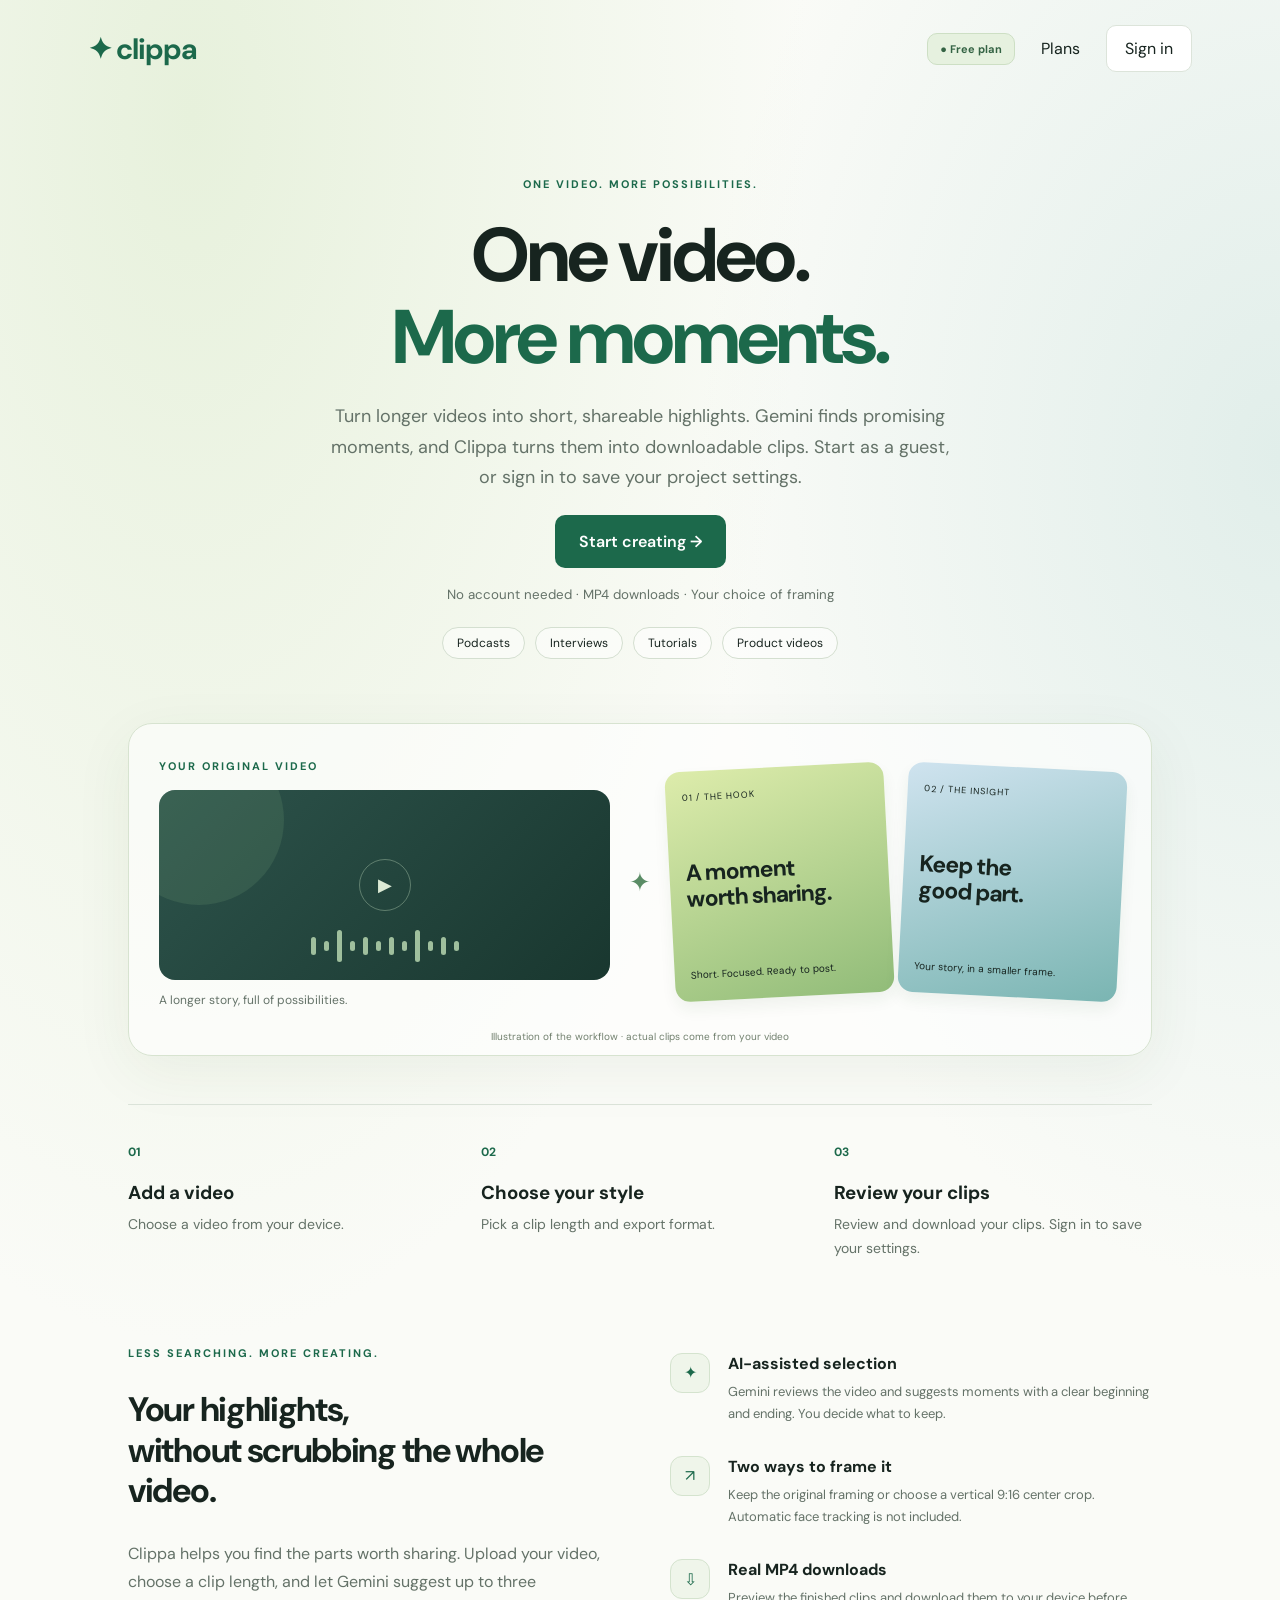
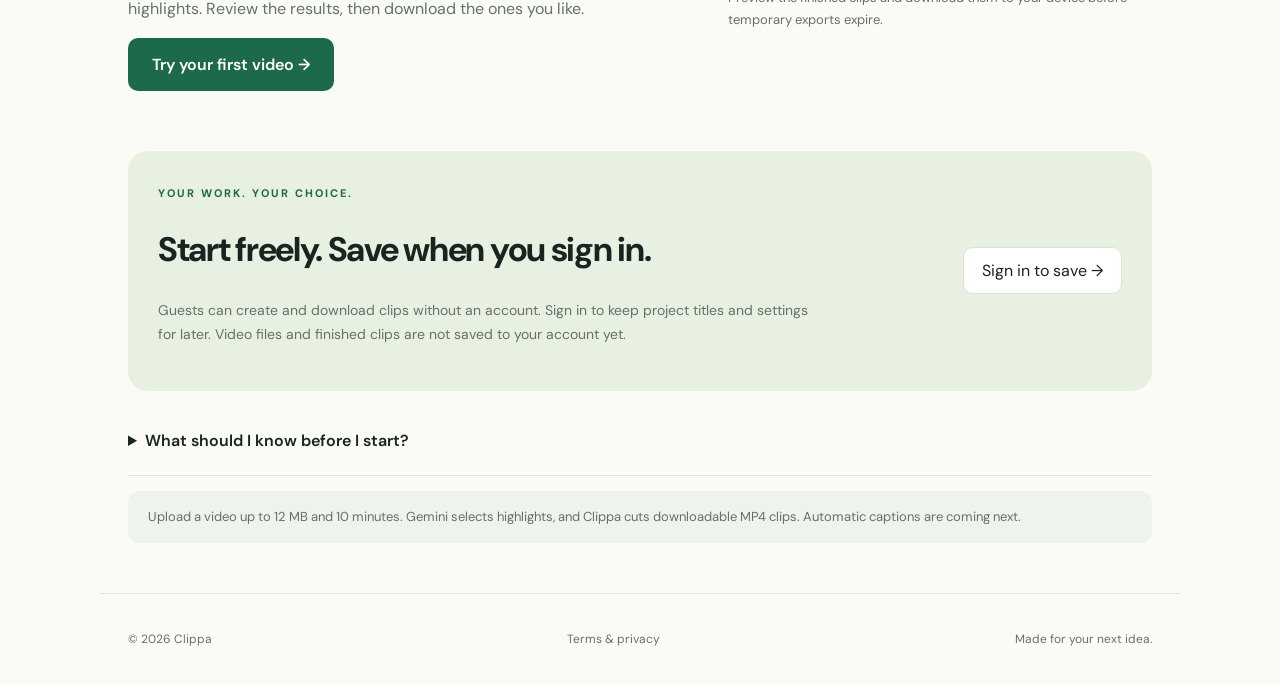
==== index.html @ fda06a77 "Add files via upload" ====
<!doctype html><html lang="en"><head><meta charset="utf-8"><meta name="viewport" content="width=device-width,initial-scale=1"><title>Clippa — Make more from one video</title><link rel="stylesheet" href="styles.css"></head><body>
<header><a class="brand" href="#">✦ clippa</a><nav><button id="planBadge" class="plan-badge" data-go="plans" aria-label="Current plan: Free. View plans.">● Free plan</button><button data-go="plans">Plans</button><button id="projectsNav" hidden>My projects</button><button id="account" class="outline">Sign in</button></nav></header>
<main><button id="backHome" class="back-home" data-go="home" hidden>← Back to home</button><section id="home"><div class="hero"><span class="tag">ONE VIDEO. MORE POSSIBILITIES.</span><h1>One video.<br><span class="hero-accent">More moments.</span></h1><p>Turn longer videos into short, shareable highlights. Gemini finds promising moments, and Clippa turns them into downloadable clips. Start as a guest, or sign in to save your project settings.</p><button class="primary" data-go="studio">Start creating →</button><small>No account needed · MP4 downloads · Your choice of framing</small><div class="hero-chips"><span>Podcasts</span><span>Interviews</span><span>Tutorials</span><span>Product videos</span></div></div><div class="studio-showcase" aria-label="Illustration of the clipping workflow"><div class="showcase-source"><span class="tag">YOUR ORIGINAL VIDEO</span><div class="source-art"><span class="play-mark">▶</span><div class="waveform" aria-hidden="true"><i></i><i></i><i></i><i></i><i></i><i></i><i></i><i></i><i></i><i></i><i></i><i></i></div></div><p>A longer story, full of possibilities.</p></div><div class="showcase-arrow" aria-hidden="true">✦</div><div class="showcase-clips"><div class="sample-clip"><span>01 / THE HOOK</span><b>A moment<br>worth sharing.</b><small>Short. Focused. Ready to post.</small></div><div class="sample-clip alternate"><span>02 / THE INSIGHT</span><b>Keep the<br>good part.</b><small>Your story, in a smaller frame.</small></div></div><small class="illustration-note">Illustration of the workflow · actual clips come from your video</small></div><div class="steps"><article><b>01</b><h3>Add a video</h3><p>Choose a video from your device.</p></article><article><b>02</b><h3>Choose your style</h3><p>Pick a clip length and export format.</p></article><article><b>03</b><h3>Review your clips</h3><p>Review and download your clips. Sign in to save your settings.</p></article></div><section class="about-section"><div><span class="tag">LESS SEARCHING. MORE CREATING.</span><h2>Your highlights,<br>without scrubbing the whole video.</h2><p>Clippa helps you find the parts worth sharing. Upload your video, choose a clip length, and let Gemini suggest up to three highlights. Review the results, then download the ones you like.</p><button class="primary" data-go="studio">Try your first video →</button></div><div class="feature-list"><article><span>✦</span><div><h3>AI-assisted selection</h3><p>Gemini reviews the video and suggests moments with a clear beginning and ending. You decide what to keep.</p></div></article><article><span>↗</span><div><h3>Two ways to frame it</h3><p>Keep the original framing or choose a vertical 9:16 center crop. Automatic face tracking is not included.</p></div></article><article><span>⇩</span><div><h3>Real MP4 downloads</h3><p>Preview the finished clips and download them to your device before temporary exports expire.</p></div></article></div></section><section class="account-note"><div><span class="tag">YOUR WORK. YOUR CHOICE.</span><h2>Start freely. Save when you sign in.</h2><p>Guests can create and download clips without an account. Sign in to keep project titles and settings for later. Video files and finished clips are not saved to your account yet.</p></div><button class="outline" id="homeSignIn">Sign in to save →</button></section><details class="faq"><summary>What should I know before I start?</summary><p>Use videos you own or have permission to edit. This starter supports uploads up to 12 MB and 10 minutes, with three requests per hour per connection. Videos are sent to Google Gemini for analysis. Download your clips promptly: exports are temporary. Automatic captions, YouTube imports, and Pro subscriptions are coming later.</p></details><p class="notice">Upload a video up to 12 MB and 10 minutes. Gemini selects highlights, and Clippa cuts downloadable MP4 clips. Automatic captions are coming next.</p></section>
<section id="studio" hidden><div class="heading"><span class="tag">YOUR WORKSPACE</span><h1>Let’s make a clip.</h1><p id="saveHint">Guest mode: your work disappears when you refresh or leave.</p></div><div class="editor"><div class="card"><h2>1. Add your video</h2><label class="drop">＋<strong>Choose a video</strong><span>MP4, WebM, or another browser-supported video</span><input id="file" type="file" accept="video/*"></label><video id="video" controls hidden></video><p id="filename"></p></div><div class="card"><h2>2. Make it yours</h2><label>Project name<input id="name" maxlength="100" placeholder="My first clip"></label><label>Clip length<select id="length"><option>15–30 seconds</option><option selected>30–60 seconds</option><option>60–90 seconds</option></select></label><label>Caption style (coming soon)<select id="caption" disabled><option>Bold</option><option>Clean</option><option>Word by word</option></select></label><label>Export format<select id="format"><option value="original">Original framing</option><option value="vertical">Vertical 9:16 · center crop</option></select></label><label class="check"><input type="checkbox" id="aiConsent">I have permission to use this video and send it to Google Gemini for analysis.</label><button id="preview" class="outline">Preview my settings</button><button id="generate" class="primary">Find & create clips</button><p id="jobStatus" role="status"></p><div id="clipResults"></div><button id="save" class="outline">Sign in to save</button><p class="muted">Saved projects include your title and settings. Original video files are not uploaded or saved yet.</p></div></div><div id="result" class="card" hidden><h2>Your clip setup</h2><p id="resultText"></p><p>Choose Find & create clips to generate downloadable highlights.</p></div></section>
<section id="plans" hidden><div class="heading"><span class="tag">KEEP IT SIMPLE</span><h1>A plan for your pace.</h1><p>Start free. Pro will be available when video processing launches.</p></div><div class="plan-grid"><article class="card"><span class="tag">FREE</span><h2>Try Clippa</h2><p class="price">$0</p><ul><li>Explore without an account</li><li>Gemini highlight selection</li><li>Download up to 3 MP4 clips per job</li><li>Starter limit: 3 jobs per hour per connection</li><li>Choose clip and caption settings</li><li>Save project settings when signed in</li></ul><button class="primary" data-go="studio">Start free</button></article><article class="card pro"><span class="tag">PRO · COMING SOON</span><h2>Create more</h2><p class="price">Pricing coming soon</p><ul><li>Planned: more processing minutes</li><li>Planned: longer video uploads</li><li>Planned: more export options</li><li>Planned: priority processing</li></ul><button disabled>Not available yet</button><p class="muted">No subscription or payment is collected in this version.</p></article></div></section>
<section id="projects" hidden><div class="heading"><span class="tag">YOUR LIBRARY</span><h1>Saved projects.</h1><p>Titles and settings saved to your account.</p></div><div id="projectList"></div></section>
</main><footer><span>© <span id="year"></span> Clippa</span><button id="termsLink">Terms & privacy</button><span>Made for your next idea.</span></footer>
<dialog id="auth"><button class="close" data-close="auth" aria-label="Close">×</button><h2 id="authTitle">Welcome back.</h2><p>Sign in to save your project settings.</p><form id="authForm"><label id="displayLabel" hidden>Name<input id="displayName" maxlength="80" autocomplete="name"></label><label>Email<input id="email" type="email" required autocomplete="email"></label><label>Password<input id="password" type="password" minlength="8" required autocomplete="current-password"></label><label class="check" id="consentLabel" hidden><input id="consent" type="checkbox">I agree to the <button type="button" id="authTerms">terms and privacy notice</button>.</label><button id="authSubmit" class="primary">Sign in</button><p id="authStatus" role="status"></p></form><button id="toggleAuth">New here? Create an account</button><button data-close="auth">Continue as a guest</button></dialog>
<dialog id="terms"><button class="close" data-close="terms" aria-label="Close">×</button><h2>Terms & privacy notice</h2><p>Last updated: October 5, 2026</p><h3>Using Clippa</h3><p>Clippa is a preview workspace for video clip creation. Current functionality is limited to local video preview and project settings. Gemini-assisted highlight selection and MP4 exports are offered for supported uploads. Automatic captions and paid subscriptions are not currently offered. No result or performance guarantee is made.</p><h3>Your content</h3><p>Only use content you own or have permission to use. You retain ownership. Do not use the service for unlawful content, infringement, abuse, or attempts to access other accounts.</p><h3>Accounts and saving</h3><p>Guest work is temporary and is cleared when you reload or leave. Signed-in users can save project titles and settings. Videos are temporarily uploaded for processing when you choose Find & create clips and consent to Gemini analysis. They are not saved to your account. Keep your account credentials private.</p><h3>Privacy</h3><p>Account authentication and saved settings are handled by Supabase when configured. It processes your email, account information, and authentication data. Uploaded videos are temporarily processed on the server and sent to Google Gemini. Google processes these according to its Gemini API terms, which can differ for paid and unpaid usage. Do not submit sensitive content without reviewing those terms. Server input copies are removed when processing finishes; output clips expire after about one hour or on server restart. Temporary output URLs are bearer links: anyone with the exact link can access that clip until expiration. Your browser holds a temporary session token while signed in. Clippa stores project titles, settings, and dates in your account. Hosting and authentication providers may process operational logs. There are no advertising or analytics scripts in this version.</p><h3>Plans</h3><p>The current preview is free. Pro is a planned offering; prices and limits have not been set. Any future charges will be shown before purchase and require agreement.</p><h3>Availability and changes</h3><p>The service may change or be unavailable. Keep your own copies of important work. To the extent permitted by applicable law, it is provided as available without warranties. Nothing here removes rights that cannot legally be excluded.</p><h3>Deleting data and contacting us</h3><p>You can delete saved projects from My projects. Account deletion and privacy requests must be directed to the operator at the contact below.</p><p id="contactText"></p></dialog>
<div id="toast" role="status"></div><script src="config.js"></script><script src="app.js"></script></body></html>
---- styles.css ----
@import url('https://fonts.googleapis.com/css2?family=DM+Sans:wght@400;500;600;700&display=swap');
:root{--ink:#17241f;--green:#1c694b;--cream:#fafbf7;--line:#dce4da}*{box-sizing:border-box}body{margin:0;background:var(--cream);color:var(--ink);font-family:'DM Sans',Arial,sans-serif}button,input,select{font:inherit}button{cursor:pointer;border:0;background:transparent;padding:12px 18px;border-radius:10px;color:inherit}button:disabled{opacity:.55;cursor:not-allowed}button:focus-visible,a:focus-visible{outline:3px solid #93cbaa;outline-offset:3px}header{max-width:1160px;margin:auto;display:flex;align-items:center;justify-content:space-between;padding:25px 28px}nav{display:flex;gap:8px;align-items:center}.brand{font-size:29px;font-weight:700;letter-spacing:-1px;text-decoration:none;color:var(--green)}main{max-width:1080px;padding:0 28px;margin:auto;min-height:75vh}.hero{text-align:center;padding:75px 0 55px}.tag{font-size:11px;letter-spacing:2px;font-weight:700;color:var(--green)}h1{font-size:clamp(38px,7vw,76px);letter-spacing:-3px;line-height:1.08;margin:22px 0}h2{font-size:25px;letter-spacing:-.8px}h3{margin-bottom:8px}p{line-height:1.7;color:#647268}.hero p{font-size:18px}.hero small{display:block;margin-top:18px;color:#647268}.primary{background:var(--green);color:white;font-weight:600;padding:16px 24px}.outline{border:1px solid var(--line);background:white}.steps{display:grid;grid-template-columns:repeat(3,1fr);gap:35px;border-top:1px solid var(--line);padding:35px 0}.steps b{color:var(--green);font-size:12px}.steps p{font-size:14px;margin:0}.notice{font-size:13px;background:#eef3eb;padding:15px 20px;border-radius:12px}.heading{padding:45px 0 25px}.heading h1{font-size:45px;letter-spacing:-2px}.editor,.plan-grid{display:grid;grid-template-columns:1fr 1fr;gap:24px}.card{padding:28px;border:1px solid var(--line);border-radius:18px;background:white;margin-bottom:20px}.drop{display:flex;align-items:center;justify-content:center;flex-direction:column;min-height:200px;border:2px dashed var(--line);border-radius:12px;font-size:25px;padding:20px;cursor:pointer}.drop strong{font-size:16px}.drop span{font-size:12px;margin:12px 0;text-align:center}.drop input{font-size:13px;max-width:100%}label{display:block;font-size:13px;font-weight:600;margin:16px 0}input:not([type=checkbox]),select{display:block;width:100%;padding:13px;border:1px solid var(--line);border-radius:8px;background:white;margin-top:8px}video{width:100%;max-height:330px;background:#111;margin-top:20px;border-radius:12px}.muted{font-size:12px}.editor button{margin:8px 4px 0 0}.price{font-size:30px;color:var(--ink)}li{margin:14px 0;color:#647268}.pro{background:#edf4ea}footer{max-width:1080px;margin:50px auto 0;padding:25px 28px;border-top:1px solid var(--line);display:flex;justify-content:space-between;align-items:center;font-size:12px;color:#647268}dialog{border:1px solid var(--line);border-radius:20px;width:min(500px,92vw);padding:32px;max-height:85vh;overflow:auto}dialog::backdrop{background:#14241e88;backdrop-filter:blur(4px)}#terms{width:min(720px,92vw)}.close{position:absolute;right:12px;top:8px;font-size:25px}.check{display:flex;gap:8px;align-items:center;font-size:12px}.check button{padding:0;text-decoration:underline}#authSubmit{width:100%}#authStatus{font-size:13px}#toast{position:fixed;bottom:22px;left:50%;transform:translateX(-50%);background:var(--ink);color:white;border-radius:10px;padding:14px 22px;display:none;max-width:90vw}#toast.show{display:block}[hidden]{display:none!important}.project-row{display:flex;align-items:center;justify-content:space-between;gap:15px}.project-row p{font-size:13px;margin:5px 0}@media(max-width:650px){header{padding:20px}nav{gap:0}nav button{padding:10px;font-size:13px}.hero{padding-top:40px}h1{letter-spacing:-2px}.steps,.editor,.plan-grid{grid-template-columns:1fr}.steps{gap:15px}.steps article{border-bottom:1px solid var(--line);padding-bottom:15px}footer{flex-wrap:wrap;gap:8px}.project-row{align-items:flex-start;flex-direction:column}}

#clipResults video{display:block;margin-bottom:22px}#clipResults a{display:inline-block;text-decoration:none}#jobStatus{font-size:13px}
/* Homepage and plan navigation refresh */
body{background:radial-gradient(ellipse at 15% 5%,#e7f1dc 0,transparent 40%),radial-gradient(ellipse at 100% 20%,#e1eeea 0,transparent 32%),var(--cream)}
.plan-badge{font-size:11px;font-weight:700;background:#e6f1df;color:#346344;padding:8px 12px;border:1px solid #cddfc4;white-space:nowrap}.back-home{margin-top:18px;padding-left:0;color:var(--green);font-size:13px}.hero{max-width:800px;margin:auto;padding-bottom:30px}.hero p{max-width:640px;margin:22px auto}.hero-accent{color:var(--green)}.hero-chips{display:flex;flex-wrap:wrap;gap:10px;justify-content:center;margin:24px 0}.hero-chips span{font-size:12px;border:1px solid #d4dfd0;border-radius:25px;padding:7px 14px;background:#ffffff80}.studio-showcase{position:relative;display:grid;grid-template-columns:1fr 60px 1fr;align-items:center;background:#fff9;border:1px solid #d7e3d0;border-radius:24px;padding:30px 30px 45px;margin:10px 0 48px;box-shadow:0 16px 60px #284d2510}.source-art{height:190px;position:relative;background:linear-gradient(135deg,#2d534b,#19372f);border-radius:16px;margin-top:15px;display:grid;place-items:center;overflow:hidden}.source-art:before{content:"";position:absolute;width:170px;height:170px;background:#71997333;border-radius:50%;left:-45px;top:-55px}.play-mark{border:1px solid #b9d5b766;border-radius:50%;width:52px;height:52px;display:grid;place-items:center;color:#dcead5;font-size:18px}.waveform{position:absolute;bottom:18px;display:flex;align-items:center;gap:8px;height:32px}.waveform i{width:5px;height:18px;background:#9fbf9d;border-radius:6px}.waveform i:nth-child(3n){height:32px}.waveform i:nth-child(2n){height:10px}.showcase-source p{font-size:12px;margin:10px 0 0}.showcase-arrow{text-align:center;color:#5a8c65;font-size:26px}.showcase-clips{display:grid;grid-template-columns:1fr 1fr;gap:14px}.sample-clip{min-height:230px;background:linear-gradient(160deg,#ddecab,#91bc79);border-radius:15px;padding:20px 16px;display:flex;flex-direction:column;justify-content:space-between;transform:rotate(-3deg);box-shadow:0 8px 15px #234e2110}.sample-clip.alternate{background:linear-gradient(160deg,#cfe3ef,#7ab5b2);transform:rotate(3deg)}.sample-clip span{font-size:9px;letter-spacing:1px}.sample-clip b{font-size:23px;line-height:1.1;letter-spacing:-1px}.sample-clip small{font-size:10px}.illustration-note{position:absolute;bottom:12px;width:100%;left:0;text-align:center;color:#71806e;font-size:10px}.about-section{display:grid;grid-template-columns:1fr 1fr;gap:60px;padding:45px 0 60px}.about-section h2,.account-note h2{font-size:34px;line-height:1.2;letter-spacing:-1.3px}.feature-list article{display:flex;gap:18px;padding:12px 0}.feature-list article>span{color:var(--green);border:1px solid #d4e3ce;background:#eff5ea;flex-shrink:0;width:40px;height:40px;display:grid;place-items:center;border-radius:12px}.feature-list h3{margin:0;font-size:16px}.feature-list p{font-size:13px;margin:7px 0}.account-note{display:flex;gap:30px;align-items:center;justify-content:space-between;background:#e8f0e2;padding:30px;border-radius:20px}.account-note p{max-width:650px;font-size:14px}.account-note button{flex-shrink:0}.faq{padding:24px 0;border-bottom:1px solid var(--line);margin:15px 0}.faq summary{cursor:pointer;font-weight:600}.faq p{font-size:14px}.sample-clip:hover{transform:rotate(0);transition:transform .2s}
@media(max-width:650px){.plan-badge{font-size:10px;padding:7px!important}.studio-showcase{grid-template-columns:1fr;padding:22px 22px 45px;gap:16px}.showcase-arrow{font-size:20px}.showcase-clips{gap:15px}.sample-clip{min-height:210px}.source-art{height:130px}.about-section{grid-template-columns:1fr;gap:20px;padding:25px 0}.account-note{flex-direction:column;align-items:flex-start}.about-section h2,.account-note h2{font-size:28px}.illustration-note{font-size:9px}.hero{padding-top:38px}header{flex-wrap:wrap;gap:12px}nav{flex-wrap:wrap}}
@media(prefers-reduced-motion:reduce){.sample-clip:hover{transition:none}}
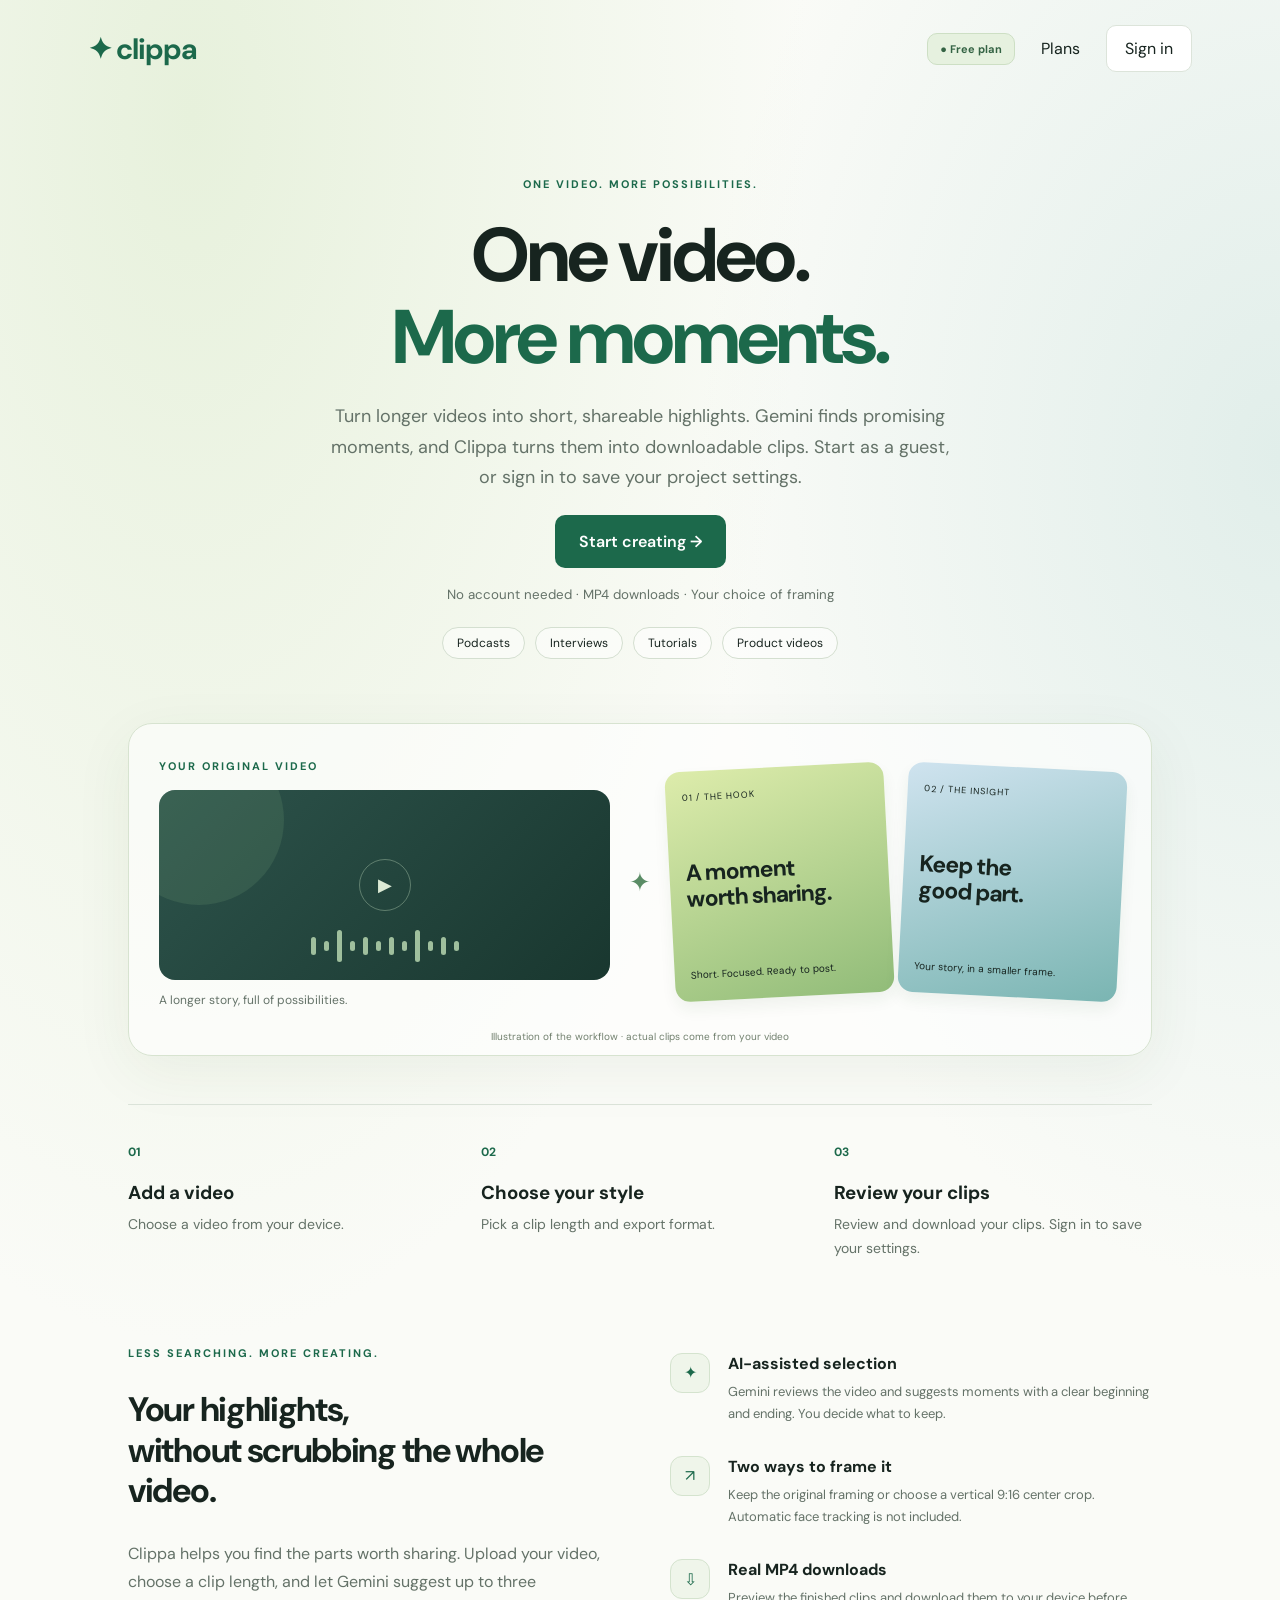
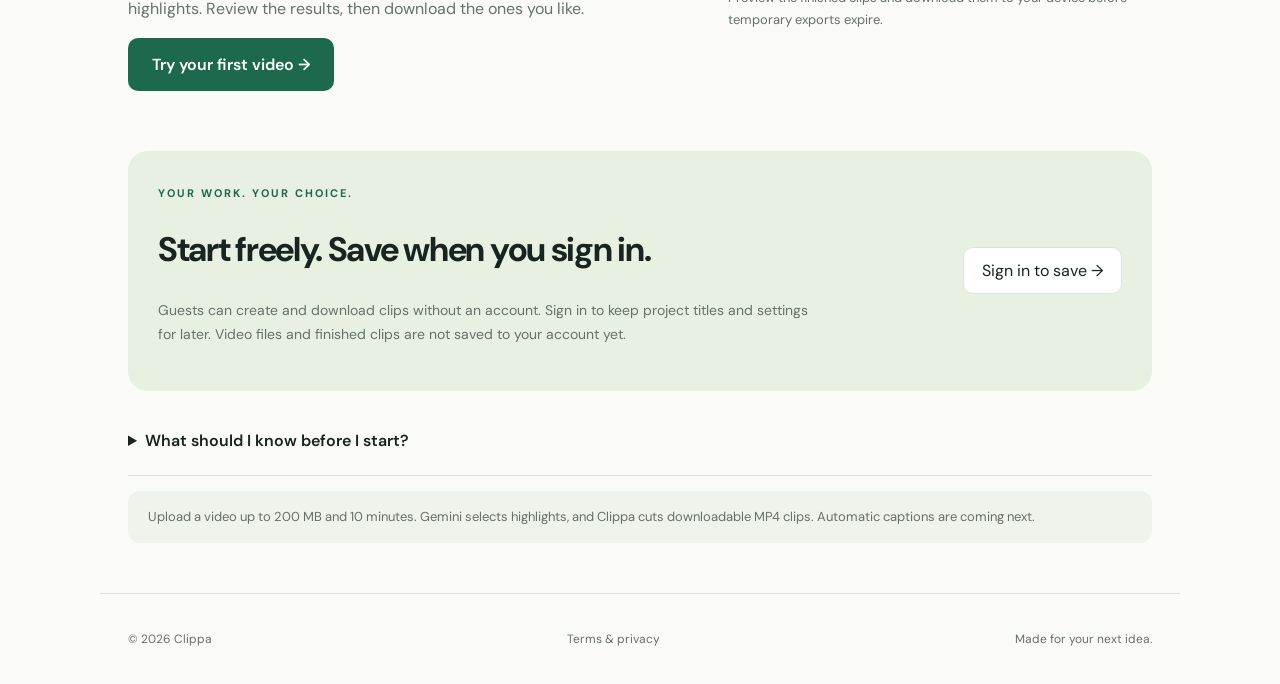
==== commit 3e60223e: "Add files via upload" ====
--- a/index.html
+++ b/index.html
@@ -1,10 +1,10 @@
-<!doctype html><html lang="en"><head><meta charset="utf-8"><meta name="viewport" content="width=device-width,initial-scale=1"><title>Clippa — Make more from one video</title><link rel="stylesheet" href="styles.css"></head><body>
+<!doctype html><html lang="en"><head><link rel="icon" type="image/svg+xml" href="data:image/svg+xml,%3Csvg xmlns='http://www.w3.org/2000/svg' viewBox='0 0 64 64'%3E%3Crect width='64' height='64' rx='14' fill='%231c694b'/%3E%3Cpath d='M32 8 Q36 28 56 32 Q36 36 32 56 Q28 36 8 32 Q28 28 32 8Z' fill='white'/%3E%3C/svg%3E"><meta charset="utf-8"><meta name="viewport" content="width=device-width,initial-scale=1"><title>Clippa — Make more from one video</title><link rel="stylesheet" href="styles.css"></head><body>
 <header><a class="brand" href="#">✦ clippa</a><nav><button id="planBadge" class="plan-badge" data-go="plans" aria-label="Current plan: Free. View plans.">● Free plan</button><button data-go="plans">Plans</button><button id="projectsNav" hidden>My projects</button><button id="account" class="outline">Sign in</button></nav></header>
-<main><button id="backHome" class="back-home" data-go="home" hidden>← Back to home</button><section id="home"><div class="hero"><span class="tag">ONE VIDEO. MORE POSSIBILITIES.</span><h1>One video.<br><span class="hero-accent">More moments.</span></h1><p>Turn longer videos into short, shareable highlights. Gemini finds promising moments, and Clippa turns them into downloadable clips. Start as a guest, or sign in to save your project settings.</p><button class="primary" data-go="studio">Start creating →</button><small>No account needed · MP4 downloads · Your choice of framing</small><div class="hero-chips"><span>Podcasts</span><span>Interviews</span><span>Tutorials</span><span>Product videos</span></div></div><div class="studio-showcase" aria-label="Illustration of the clipping workflow"><div class="showcase-source"><span class="tag">YOUR ORIGINAL VIDEO</span><div class="source-art"><span class="play-mark">▶</span><div class="waveform" aria-hidden="true"><i></i><i></i><i></i><i></i><i></i><i></i><i></i><i></i><i></i><i></i><i></i><i></i></div></div><p>A longer story, full of possibilities.</p></div><div class="showcase-arrow" aria-hidden="true">✦</div><div class="showcase-clips"><div class="sample-clip"><span>01 / THE HOOK</span><b>A moment<br>worth sharing.</b><small>Short. Focused. Ready to post.</small></div><div class="sample-clip alternate"><span>02 / THE INSIGHT</span><b>Keep the<br>good part.</b><small>Your story, in a smaller frame.</small></div></div><small class="illustration-note">Illustration of the workflow · actual clips come from your video</small></div><div class="steps"><article><b>01</b><h3>Add a video</h3><p>Choose a video from your device.</p></article><article><b>02</b><h3>Choose your style</h3><p>Pick a clip length and export format.</p></article><article><b>03</b><h3>Review your clips</h3><p>Review and download your clips. Sign in to save your settings.</p></article></div><section class="about-section"><div><span class="tag">LESS SEARCHING. MORE CREATING.</span><h2>Your highlights,<br>without scrubbing the whole video.</h2><p>Clippa helps you find the parts worth sharing. Upload your video, choose a clip length, and let Gemini suggest up to three highlights. Review the results, then download the ones you like.</p><button class="primary" data-go="studio">Try your first video →</button></div><div class="feature-list"><article><span>✦</span><div><h3>AI-assisted selection</h3><p>Gemini reviews the video and suggests moments with a clear beginning and ending. You decide what to keep.</p></div></article><article><span>↗</span><div><h3>Two ways to frame it</h3><p>Keep the original framing or choose a vertical 9:16 center crop. Automatic face tracking is not included.</p></div></article><article><span>⇩</span><div><h3>Real MP4 downloads</h3><p>Preview the finished clips and download them to your device before temporary exports expire.</p></div></article></div></section><section class="account-note"><div><span class="tag">YOUR WORK. YOUR CHOICE.</span><h2>Start freely. Save when you sign in.</h2><p>Guests can create and download clips without an account. Sign in to keep project titles and settings for later. Video files and finished clips are not saved to your account yet.</p></div><button class="outline" id="homeSignIn">Sign in to save →</button></section><details class="faq"><summary>What should I know before I start?</summary><p>Use videos you own or have permission to edit. This starter supports uploads up to 12 MB and 10 minutes, with three requests per hour per connection. Videos are sent to Google Gemini for analysis. Download your clips promptly: exports are temporary. Automatic captions, YouTube imports, and Pro subscriptions are coming later.</p></details><p class="notice">Upload a video up to 12 MB and 10 minutes. Gemini selects highlights, and Clippa cuts downloadable MP4 clips. Automatic captions are coming next.</p></section>
-<section id="studio" hidden><div class="heading"><span class="tag">YOUR WORKSPACE</span><h1>Let’s make a clip.</h1><p id="saveHint">Guest mode: your work disappears when you refresh or leave.</p></div><div class="editor"><div class="card"><h2>1. Add your video</h2><label class="drop">＋<strong>Choose a video</strong><span>MP4, WebM, or another browser-supported video</span><input id="file" type="file" accept="video/*"></label><video id="video" controls hidden></video><p id="filename"></p></div><div class="card"><h2>2. Make it yours</h2><label>Project name<input id="name" maxlength="100" placeholder="My first clip"></label><label>Clip length<select id="length"><option>15–30 seconds</option><option selected>30–60 seconds</option><option>60–90 seconds</option></select></label><label>Caption style (coming soon)<select id="caption" disabled><option>Bold</option><option>Clean</option><option>Word by word</option></select></label><label>Export format<select id="format"><option value="original">Original framing</option><option value="vertical">Vertical 9:16 · center crop</option></select></label><label class="check"><input type="checkbox" id="aiConsent">I have permission to use this video and send it to Google Gemini for analysis.</label><button id="preview" class="outline">Preview my settings</button><button id="generate" class="primary">Find & create clips</button><p id="jobStatus" role="status"></p><div id="clipResults"></div><button id="save" class="outline">Sign in to save</button><p class="muted">Saved projects include your title and settings. Original video files are not uploaded or saved yet.</p></div></div><div id="result" class="card" hidden><h2>Your clip setup</h2><p id="resultText"></p><p>Choose Find & create clips to generate downloadable highlights.</p></div></section>
-<section id="plans" hidden><div class="heading"><span class="tag">KEEP IT SIMPLE</span><h1>A plan for your pace.</h1><p>Start free. Pro will be available when video processing launches.</p></div><div class="plan-grid"><article class="card"><span class="tag">FREE</span><h2>Try Clippa</h2><p class="price">$0</p><ul><li>Explore without an account</li><li>Gemini highlight selection</li><li>Download up to 3 MP4 clips per job</li><li>Starter limit: 3 jobs per hour per connection</li><li>Choose clip and caption settings</li><li>Save project settings when signed in</li></ul><button class="primary" data-go="studio">Start free</button></article><article class="card pro"><span class="tag">PRO · COMING SOON</span><h2>Create more</h2><p class="price">Pricing coming soon</p><ul><li>Planned: more processing minutes</li><li>Planned: longer video uploads</li><li>Planned: more export options</li><li>Planned: priority processing</li></ul><button disabled>Not available yet</button><p class="muted">No subscription or payment is collected in this version.</p></article></div></section>
+<main><button id="backHome" class="back-home" data-go="home" hidden>← Back to home</button><section id="home"><div class="hero"><span class="tag">ONE VIDEO. MORE POSSIBILITIES.</span><h1>One video.<br><span class="hero-accent">More moments.</span></h1><p>Turn longer videos into short, shareable highlights. Gemini finds promising moments, and Clippa turns them into downloadable clips. Start as a guest, or sign in to save your project settings.</p><button class="primary" data-go="studio">Start creating →</button><small>No account needed · MP4 downloads · Your choice of framing</small><div class="hero-chips"><span>Podcasts</span><span>Interviews</span><span>Tutorials</span><span>Product videos</span></div></div><div class="studio-showcase" aria-label="Illustration of the clipping workflow"><div class="showcase-source"><span class="tag">YOUR ORIGINAL VIDEO</span><div class="source-art"><span class="play-mark">▶</span><div class="waveform" aria-hidden="true"><i></i><i></i><i></i><i></i><i></i><i></i><i></i><i></i><i></i><i></i><i></i><i></i></div></div><p>A longer story, full of possibilities.</p></div><div class="showcase-arrow" aria-hidden="true">✦</div><div class="showcase-clips"><div class="sample-clip"><span>01 / THE HOOK</span><b>A moment<br>worth sharing.</b><small>Short. Focused. Ready to post.</small></div><div class="sample-clip alternate"><span>02 / THE INSIGHT</span><b>Keep the<br>good part.</b><small>Your story, in a smaller frame.</small></div></div><small class="illustration-note">Illustration of the workflow · actual clips come from your video</small></div><div class="steps"><article><b>01</b><h3>Add a video</h3><p>Choose a video from your device.</p></article><article><b>02</b><h3>Choose your style</h3><p>Pick a clip length and export format.</p></article><article><b>03</b><h3>Review your clips</h3><p>Review and download your clips. Sign in to save your settings.</p></article></div><section class="about-section"><div><span class="tag">LESS SEARCHING. MORE CREATING.</span><h2>Your highlights,<br>without scrubbing the whole video.</h2><p>Clippa helps you find the parts worth sharing. Upload your video, choose a clip length, and let Gemini suggest up to three highlights. Review the results, then download the ones you like.</p><button class="primary" data-go="studio">Try your first video →</button></div><div class="feature-list"><article><span>✦</span><div><h3>AI-assisted selection</h3><p>Gemini reviews the video and suggests moments with a clear beginning and ending. You decide what to keep.</p></div></article><article><span>↗</span><div><h3>Two ways to frame it</h3><p>Keep the original framing or choose a vertical 9:16 center crop. Automatic face tracking is not included.</p></div></article><article><span>⇩</span><div><h3>Real MP4 downloads</h3><p>Preview the finished clips and download them to your device before temporary exports expire.</p></div></article></div></section><section class="account-note"><div><span class="tag">YOUR WORK. YOUR CHOICE.</span><h2>Start freely. Save when you sign in.</h2><p>Guests can create and download clips without an account. Sign in to keep project titles and settings for later. Video files and finished clips are not saved to your account yet.</p></div><button class="outline" id="homeSignIn">Sign in to save →</button></section><details class="faq"><summary>What should I know before I start?</summary><p>Use videos you own or have permission to edit. This starter supports uploads up to 200 MB and 10 minutes, with three uploads per 24 hours per connection. Videos are sent to Google Gemini for analysis. Download your clips promptly: exports are temporary. Automatic captions, YouTube imports, and Pro subscriptions are coming later.</p></details><p class="notice">Upload a video up to 200 MB and 10 minutes. Gemini selects highlights, and Clippa cuts downloadable MP4 clips. Automatic captions are coming next.</p></section>
+<section id="studio" hidden><div class="heading"><span class="tag">YOUR WORKSPACE</span><h1>Let’s make a clip.</h1><p id="saveHint">Guest mode: your work disappears when you refresh or leave.</p></div><div class="editor"><div class="card"><h2>1. Add your video</h2><label class="drop">＋<strong>Choose a video</strong><span>MP4, WebM, or another browser-supported video</span><input id="file" type="file" accept="video/*"></label><video id="video" controls hidden></video><p id="filename"></p></div><div class="card"><h2>2. Make it yours</h2><label>Project name<input id="name" maxlength="100" placeholder="My first clip"></label><label>Clip length<select id="length"><option>15–30 seconds</option><option selected>30–60 seconds</option><option>60–90 seconds</option></select></label><label>Caption style (coming soon)<select id="caption" disabled><option>Bold</option><option>Clean</option><option>Word by word</option></select></label><label>Export format<select id="format"><option value="original">Original framing</option><option value="vertical">Vertical 9:16 · center crop</option></select></label><label class="check"><input type="checkbox" id="aiConsent">I have permission to use this video and send it to Google Gemini for analysis.</label><button id="preview" class="outline">Preview my settings</button><button id="generate" class="primary">Find & create clips</button><p id="jobStatus" role="status"></p><div id="clipResults"></div><button id="save" class="outline">Sign in to save</button><p class="muted">Saved projects include your title and settings. Video files are uploaded temporarily for clipping, but are not saved to your account.</p></div></div><div id="result" class="card" hidden><h2>Your clip setup</h2><p id="resultText"></p><p>Choose Find & create clips to generate downloadable highlights.</p></div></section>
+<section id="plans" hidden><div class="heading"><span class="tag">KEEP IT SIMPLE</span><h1>A plan for your pace.</h1><p>Start free. Pro features and subscriptions are coming soon.</p></div><div class="plan-grid"><article class="card"><span class="tag">FREE</span><h2>Try Clippa</h2><p class="price">$0</p><ul><li>Explore without an account</li><li>Gemini highlight selection</li><li>Download up to 3 MP4 clips per job</li><li>Starter limit: 3 uploads per 24 hours per connection</li><li>Choose clip length and export framing</li><li>Save project settings when signed in</li></ul><button class="primary" data-go="studio">Start free</button></article><article class="card pro"><span class="tag">PRO · COMING SOON</span><h2>Create more</h2><p class="price">Pricing coming soon</p><ul><li>Planned: more processing minutes</li><li>Planned: longer video uploads</li><li>Planned: more export options</li><li>Planned: priority processing</li></ul><button disabled>Not available yet</button><p class="muted">No subscription or payment is collected in this version.</p></article></div></section>
 <section id="projects" hidden><div class="heading"><span class="tag">YOUR LIBRARY</span><h1>Saved projects.</h1><p>Titles and settings saved to your account.</p></div><div id="projectList"></div></section>
 </main><footer><span>© <span id="year"></span> Clippa</span><button id="termsLink">Terms & privacy</button><span>Made for your next idea.</span></footer>
 <dialog id="auth"><button class="close" data-close="auth" aria-label="Close">×</button><h2 id="authTitle">Welcome back.</h2><p>Sign in to save your project settings.</p><form id="authForm"><label id="displayLabel" hidden>Name<input id="displayName" maxlength="80" autocomplete="name"></label><label>Email<input id="email" type="email" required autocomplete="email"></label><label>Password<input id="password" type="password" minlength="8" required autocomplete="current-password"></label><label class="check" id="consentLabel" hidden><input id="consent" type="checkbox">I agree to the <button type="button" id="authTerms">terms and privacy notice</button>.</label><button id="authSubmit" class="primary">Sign in</button><p id="authStatus" role="status"></p></form><button id="toggleAuth">New here? Create an account</button><button data-close="auth">Continue as a guest</button></dialog>
-<dialog id="terms"><button class="close" data-close="terms" aria-label="Close">×</button><h2>Terms & privacy notice</h2><p>Last updated: October 5, 2026</p><h3>Using Clippa</h3><p>Clippa is a preview workspace for video clip creation. Current functionality is limited to local video preview and project settings. Gemini-assisted highlight selection and MP4 exports are offered for supported uploads. Automatic captions and paid subscriptions are not currently offered. No result or performance guarantee is made.</p><h3>Your content</h3><p>Only use content you own or have permission to use. You retain ownership. Do not use the service for unlawful content, infringement, abuse, or attempts to access other accounts.</p><h3>Accounts and saving</h3><p>Guest work is temporary and is cleared when you reload or leave. Signed-in users can save project titles and settings. Videos are temporarily uploaded for processing when you choose Find & create clips and consent to Gemini analysis. They are not saved to your account. Keep your account credentials private.</p><h3>Privacy</h3><p>Account authentication and saved settings are handled by Supabase when configured. It processes your email, account information, and authentication data. Uploaded videos are temporarily processed on the server and sent to Google Gemini. Google processes these according to its Gemini API terms, which can differ for paid and unpaid usage. Do not submit sensitive content without reviewing those terms. Server input copies are removed when processing finishes; output clips expire after about one hour or on server restart. Temporary output URLs are bearer links: anyone with the exact link can access that clip until expiration. Your browser holds a temporary session token while signed in. Clippa stores project titles, settings, and dates in your account. Hosting and authentication providers may process operational logs. There are no advertising or analytics scripts in this version.</p><h3>Plans</h3><p>The current preview is free. Pro is a planned offering; prices and limits have not been set. Any future charges will be shown before purchase and require agreement.</p><h3>Availability and changes</h3><p>The service may change or be unavailable. Keep your own copies of important work. To the extent permitted by applicable law, it is provided as available without warranties. Nothing here removes rights that cannot legally be excluded.</p><h3>Deleting data and contacting us</h3><p>You can delete saved projects from My projects. Account deletion and privacy requests must be directed to the operator at the contact below.</p><p id="contactText"></p></dialog>
+<dialog id="terms"><button class="close" data-close="terms" aria-label="Close">×</button><h2>Terms & privacy notice</h2><p>Last updated: October 5, 2026</p><h3>Using Clippa</h3><p>Clippa is a preview workspace for video clip creation. Gemini-assisted highlight selection and MP4 exports are offered for supported uploads. Automatic captions and paid subscriptions are not currently offered. No result or performance guarantee is made.</p><h3>Your content</h3><p>Only use content you own or have permission to use. You retain ownership. Do not use the service for unlawful content, infringement, abuse, or attempts to access other accounts.</p><h3>Accounts and saving</h3><p>Guest work is temporary and is cleared when you reload or leave. Signed-in users can save project titles and settings. Videos are temporarily uploaded for processing when you choose Find & create clips and consent to Gemini analysis. They are not saved to your account. Keep your account credentials private.</p><h3>Privacy</h3><p>Account authentication and saved settings are handled by Supabase when configured. It processes your email, account information, and authentication data. Uploaded videos are temporarily processed on the server and sent to Google Gemini. Google processes these according to its Gemini API terms, which can differ for paid and unpaid usage. Do not submit sensitive content without reviewing those terms. Server input copies are removed when processing finishes; output clips expire after about one hour or on server restart. Temporary output URLs are bearer links: anyone with the exact link can access that clip until expiration. Your browser holds a temporary session token while signed in. Clippa stores project titles, settings, and dates in your account. Hosting and authentication providers may process operational logs. There are no advertising or analytics scripts in this version.</p><h3>Plans</h3><p>The current preview is free. Pro is a planned offering; prices and limits have not been set. Any future charges will be shown before purchase and require agreement.</p><h3>Availability and changes</h3><p>The service may change or be unavailable. Keep your own copies of important work. To the extent permitted by applicable law, it is provided as available without warranties. Nothing here removes rights that cannot legally be excluded.</p><h3>Deleting data and contacting us</h3><p>You can delete saved projects from My projects. Account deletion and privacy requests must be directed to the operator at the contact below.</p><p id="contactText"></p></dialog>
 <div id="toast" role="status"></div><script src="config.js"></script><script src="app.js"></script></body></html>
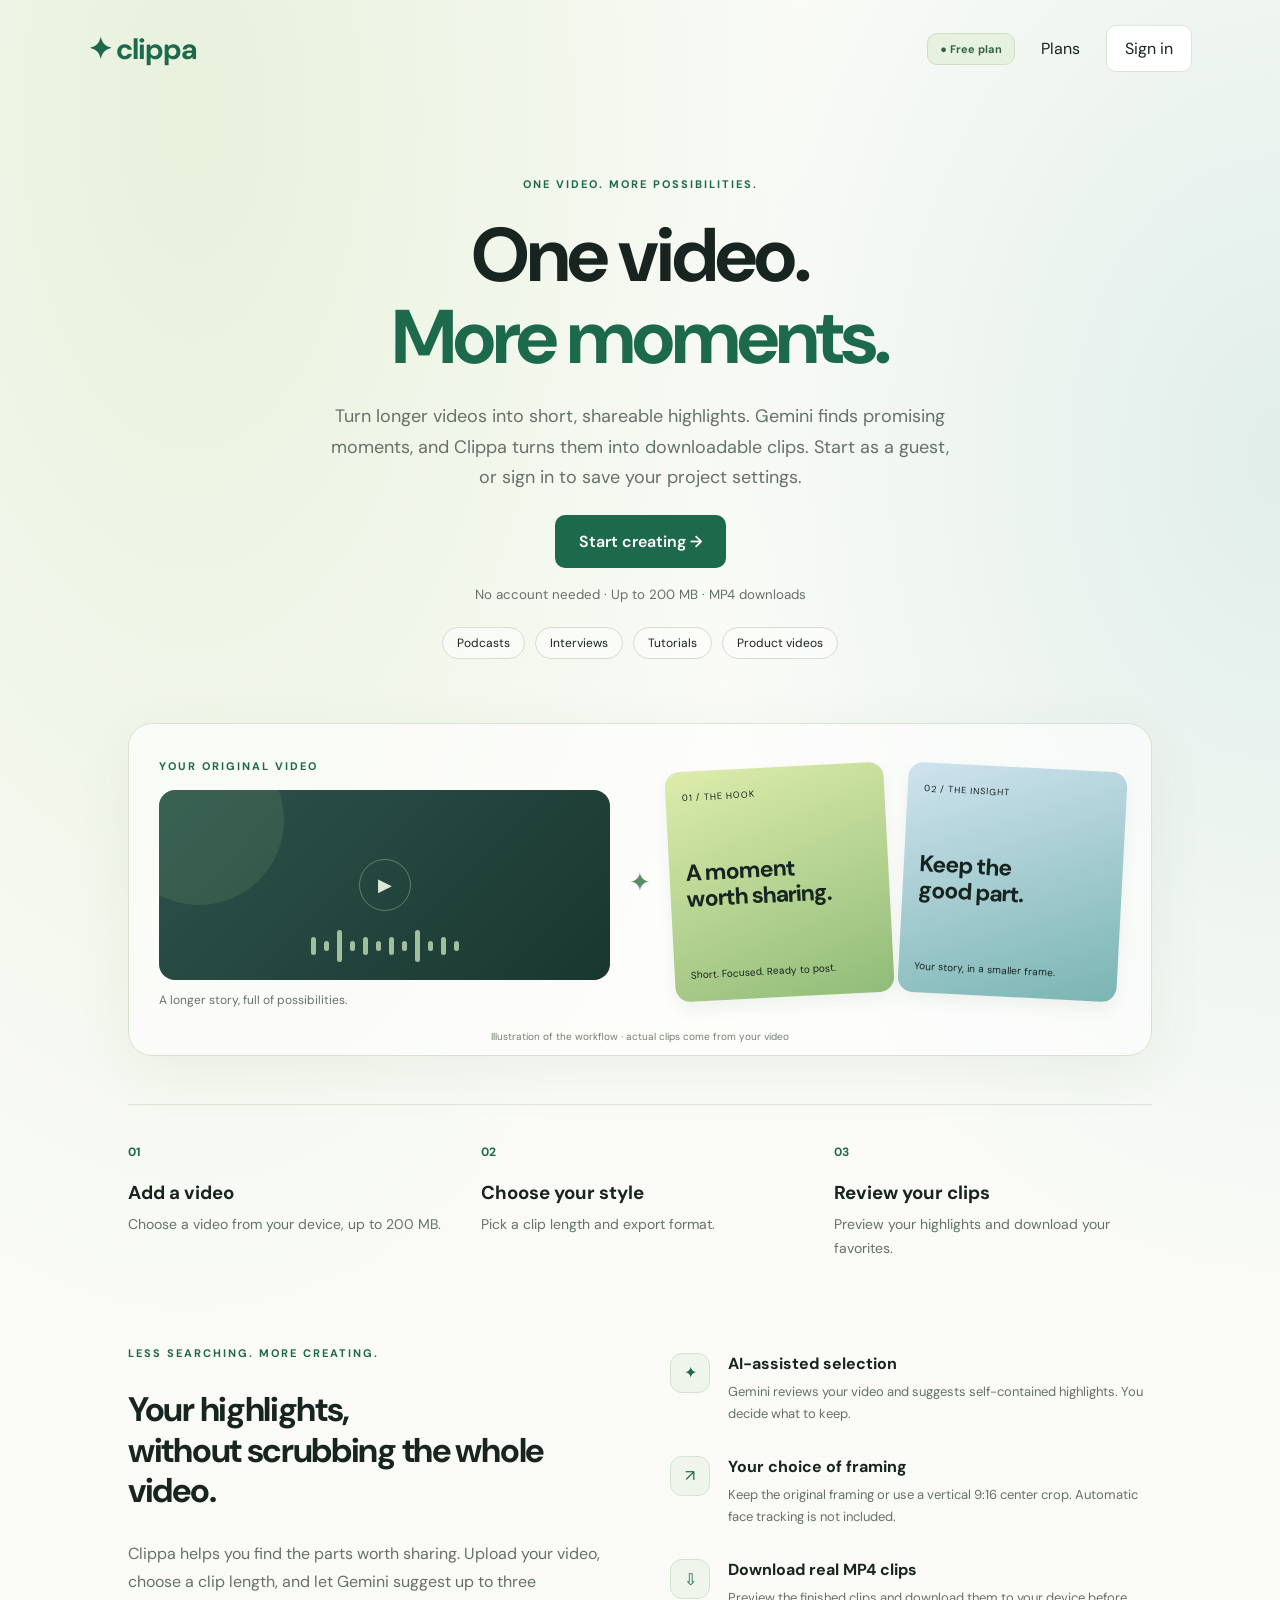
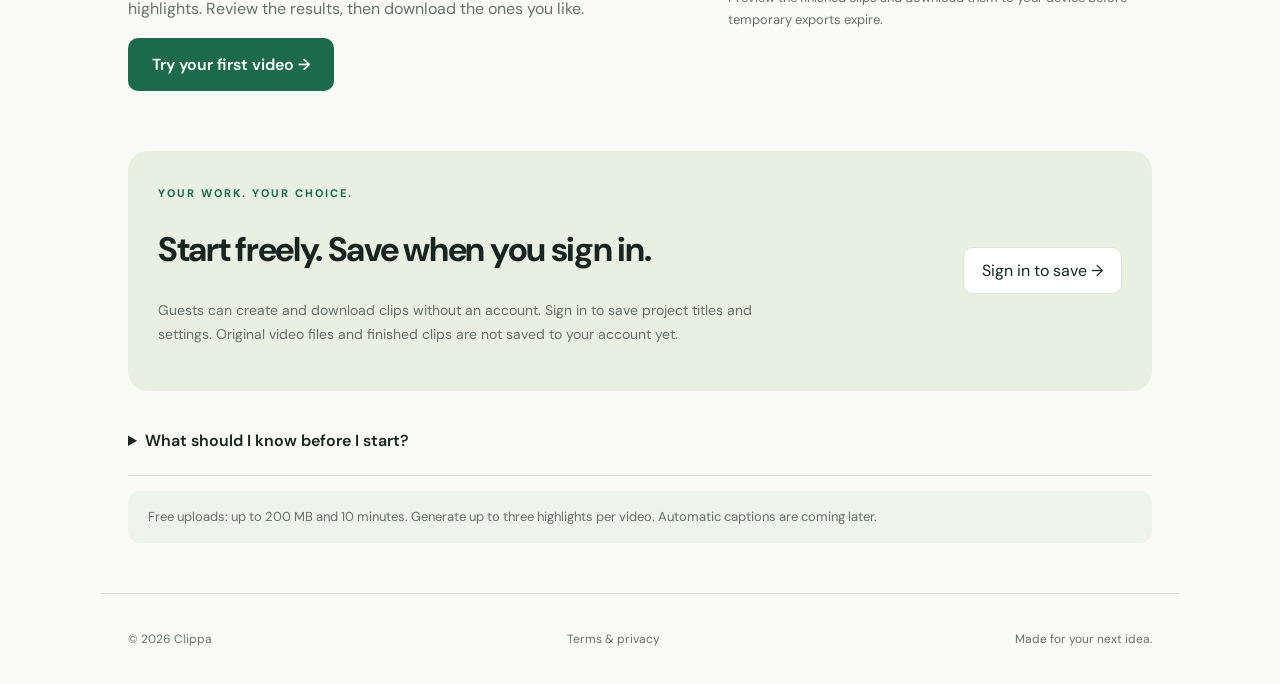
==== commit aab58468: "Add files via upload" ====
--- a/index.html
+++ b/index.html
@@ -1,10 +1,704 @@
-<!doctype html><html lang="en"><head><link rel="icon" type="image/svg+xml" href="data:image/svg+xml,%3Csvg xmlns='http://www.w3.org/2000/svg' viewBox='0 0 64 64'%3E%3Crect width='64' height='64' rx='14' fill='%231c694b'/%3E%3Cpath d='M32 8 Q36 28 56 32 Q36 36 32 56 Q28 36 8 32 Q28 28 32 8Z' fill='white'/%3E%3C/svg%3E"><meta charset="utf-8"><meta name="viewport" content="width=device-width,initial-scale=1"><title>Clippa — Make more from one video</title><link rel="stylesheet" href="styles.css"></head><body>
-<header><a class="brand" href="#">✦ clippa</a><nav><button id="planBadge" class="plan-badge" data-go="plans" aria-label="Current plan: Free. View plans.">● Free plan</button><button data-go="plans">Plans</button><button id="projectsNav" hidden>My projects</button><button id="account" class="outline">Sign in</button></nav></header>
-<main><button id="backHome" class="back-home" data-go="home" hidden>← Back to home</button><section id="home"><div class="hero"><span class="tag">ONE VIDEO. MORE POSSIBILITIES.</span><h1>One video.<br><span class="hero-accent">More moments.</span></h1><p>Turn longer videos into short, shareable highlights. Gemini finds promising moments, and Clippa turns them into downloadable clips. Start as a guest, or sign in to save your project settings.</p><button class="primary" data-go="studio">Start creating →</button><small>No account needed · MP4 downloads · Your choice of framing</small><div class="hero-chips"><span>Podcasts</span><span>Interviews</span><span>Tutorials</span><span>Product videos</span></div></div><div class="studio-showcase" aria-label="Illustration of the clipping workflow"><div class="showcase-source"><span class="tag">YOUR ORIGINAL VIDEO</span><div class="source-art"><span class="play-mark">▶</span><div class="waveform" aria-hidden="true"><i></i><i></i><i></i><i></i><i></i><i></i><i></i><i></i><i></i><i></i><i></i><i></i></div></div><p>A longer story, full of possibilities.</p></div><div class="showcase-arrow" aria-hidden="true">✦</div><div class="showcase-clips"><div class="sample-clip"><span>01 / THE HOOK</span><b>A moment<br>worth sharing.</b><small>Short. Focused. Ready to post.</small></div><div class="sample-clip alternate"><span>02 / THE INSIGHT</span><b>Keep the<br>good part.</b><small>Your story, in a smaller frame.</small></div></div><small class="illustration-note">Illustration of the workflow · actual clips come from your video</small></div><div class="steps"><article><b>01</b><h3>Add a video</h3><p>Choose a video from your device.</p></article><article><b>02</b><h3>Choose your style</h3><p>Pick a clip length and export format.</p></article><article><b>03</b><h3>Review your clips</h3><p>Review and download your clips. Sign in to save your settings.</p></article></div><section class="about-section"><div><span class="tag">LESS SEARCHING. MORE CREATING.</span><h2>Your highlights,<br>without scrubbing the whole video.</h2><p>Clippa helps you find the parts worth sharing. Upload your video, choose a clip length, and let Gemini suggest up to three highlights. Review the results, then download the ones you like.</p><button class="primary" data-go="studio">Try your first video →</button></div><div class="feature-list"><article><span>✦</span><div><h3>AI-assisted selection</h3><p>Gemini reviews the video and suggests moments with a clear beginning and ending. You decide what to keep.</p></div></article><article><span>↗</span><div><h3>Two ways to frame it</h3><p>Keep the original framing or choose a vertical 9:16 center crop. Automatic face tracking is not included.</p></div></article><article><span>⇩</span><div><h3>Real MP4 downloads</h3><p>Preview the finished clips and download them to your device before temporary exports expire.</p></div></article></div></section><section class="account-note"><div><span class="tag">YOUR WORK. YOUR CHOICE.</span><h2>Start freely. Save when you sign in.</h2><p>Guests can create and download clips without an account. Sign in to keep project titles and settings for later. Video files and finished clips are not saved to your account yet.</p></div><button class="outline" id="homeSignIn">Sign in to save →</button></section><details class="faq"><summary>What should I know before I start?</summary><p>Use videos you own or have permission to edit. This starter supports uploads up to 200 MB and 10 minutes, with three uploads per 24 hours per connection. Videos are sent to Google Gemini for analysis. Download your clips promptly: exports are temporary. Automatic captions, YouTube imports, and Pro subscriptions are coming later.</p></details><p class="notice">Upload a video up to 200 MB and 10 minutes. Gemini selects highlights, and Clippa cuts downloadable MP4 clips. Automatic captions are coming next.</p></section>
-<section id="studio" hidden><div class="heading"><span class="tag">YOUR WORKSPACE</span><h1>Let’s make a clip.</h1><p id="saveHint">Guest mode: your work disappears when you refresh or leave.</p></div><div class="editor"><div class="card"><h2>1. Add your video</h2><label class="drop">＋<strong>Choose a video</strong><span>MP4, WebM, or another browser-supported video</span><input id="file" type="file" accept="video/*"></label><video id="video" controls hidden></video><p id="filename"></p></div><div class="card"><h2>2. Make it yours</h2><label>Project name<input id="name" maxlength="100" placeholder="My first clip"></label><label>Clip length<select id="length"><option>15–30 seconds</option><option selected>30–60 seconds</option><option>60–90 seconds</option></select></label><label>Caption style (coming soon)<select id="caption" disabled><option>Bold</option><option>Clean</option><option>Word by word</option></select></label><label>Export format<select id="format"><option value="original">Original framing</option><option value="vertical">Vertical 9:16 · center crop</option></select></label><label class="check"><input type="checkbox" id="aiConsent">I have permission to use this video and send it to Google Gemini for analysis.</label><button id="preview" class="outline">Preview my settings</button><button id="generate" class="primary">Find & create clips</button><p id="jobStatus" role="status"></p><div id="clipResults"></div><button id="save" class="outline">Sign in to save</button><p class="muted">Saved projects include your title and settings. Video files are uploaded temporarily for clipping, but are not saved to your account.</p></div></div><div id="result" class="card" hidden><h2>Your clip setup</h2><p id="resultText"></p><p>Choose Find & create clips to generate downloadable highlights.</p></div></section>
-<section id="plans" hidden><div class="heading"><span class="tag">KEEP IT SIMPLE</span><h1>A plan for your pace.</h1><p>Start free. Pro features and subscriptions are coming soon.</p></div><div class="plan-grid"><article class="card"><span class="tag">FREE</span><h2>Try Clippa</h2><p class="price">$0</p><ul><li>Explore without an account</li><li>Gemini highlight selection</li><li>Download up to 3 MP4 clips per job</li><li>Starter limit: 3 uploads per 24 hours per connection</li><li>Choose clip length and export framing</li><li>Save project settings when signed in</li></ul><button class="primary" data-go="studio">Start free</button></article><article class="card pro"><span class="tag">PRO · COMING SOON</span><h2>Create more</h2><p class="price">Pricing coming soon</p><ul><li>Planned: more processing minutes</li><li>Planned: longer video uploads</li><li>Planned: more export options</li><li>Planned: priority processing</li></ul><button disabled>Not available yet</button><p class="muted">No subscription or payment is collected in this version.</p></article></div></section>
-<section id="projects" hidden><div class="heading"><span class="tag">YOUR LIBRARY</span><h1>Saved projects.</h1><p>Titles and settings saved to your account.</p></div><div id="projectList"></div></section>
-</main><footer><span>© <span id="year"></span> Clippa</span><button id="termsLink">Terms & privacy</button><span>Made for your next idea.</span></footer>
-<dialog id="auth"><button class="close" data-close="auth" aria-label="Close">×</button><h2 id="authTitle">Welcome back.</h2><p>Sign in to save your project settings.</p><form id="authForm"><label id="displayLabel" hidden>Name<input id="displayName" maxlength="80" autocomplete="name"></label><label>Email<input id="email" type="email" required autocomplete="email"></label><label>Password<input id="password" type="password" minlength="8" required autocomplete="current-password"></label><label class="check" id="consentLabel" hidden><input id="consent" type="checkbox">I agree to the <button type="button" id="authTerms">terms and privacy notice</button>.</label><button id="authSubmit" class="primary">Sign in</button><p id="authStatus" role="status"></p></form><button id="toggleAuth">New here? Create an account</button><button data-close="auth">Continue as a guest</button></dialog>
-<dialog id="terms"><button class="close" data-close="terms" aria-label="Close">×</button><h2>Terms & privacy notice</h2><p>Last updated: October 5, 2026</p><h3>Using Clippa</h3><p>Clippa is a preview workspace for video clip creation. Gemini-assisted highlight selection and MP4 exports are offered for supported uploads. Automatic captions and paid subscriptions are not currently offered. No result or performance guarantee is made.</p><h3>Your content</h3><p>Only use content you own or have permission to use. You retain ownership. Do not use the service for unlawful content, infringement, abuse, or attempts to access other accounts.</p><h3>Accounts and saving</h3><p>Guest work is temporary and is cleared when you reload or leave. Signed-in users can save project titles and settings. Videos are temporarily uploaded for processing when you choose Find & create clips and consent to Gemini analysis. They are not saved to your account. Keep your account credentials private.</p><h3>Privacy</h3><p>Account authentication and saved settings are handled by Supabase when configured. It processes your email, account information, and authentication data. Uploaded videos are temporarily processed on the server and sent to Google Gemini. Google processes these according to its Gemini API terms, which can differ for paid and unpaid usage. Do not submit sensitive content without reviewing those terms. Server input copies are removed when processing finishes; output clips expire after about one hour or on server restart. Temporary output URLs are bearer links: anyone with the exact link can access that clip until expiration. Your browser holds a temporary session token while signed in. Clippa stores project titles, settings, and dates in your account. Hosting and authentication providers may process operational logs. There are no advertising or analytics scripts in this version.</p><h3>Plans</h3><p>The current preview is free. Pro is a planned offering; prices and limits have not been set. Any future charges will be shown before purchase and require agreement.</p><h3>Availability and changes</h3><p>The service may change or be unavailable. Keep your own copies of important work. To the extent permitted by applicable law, it is provided as available without warranties. Nothing here removes rights that cannot legally be excluded.</p><h3>Deleting data and contacting us</h3><p>You can delete saved projects from My projects. Account deletion and privacy requests must be directed to the operator at the contact below.</p><p id="contactText"></p></dialog>
-<div id="toast" role="status"></div><script src="config.js"></script><script src="app.js"></script></body></html>
+<!doctype html>
+<html lang="en">
+<head>
+  <meta charset="utf-8">
+  <meta name="viewport" content="width=device-width, initial-scale=1">
+
+  <title>Clippa — Make more from one video</title>
+
+  <meta
+    name="description"
+    content="Find highlights in your videos with Gemini and download short MP4 clips with Clippa."
+  >
+
+  <meta name="theme-color" content="#1c694b">
+
+  <link
+    rel="icon"
+    type="image/svg+xml"
+    href="data:image/svg+xml,%3Csvg xmlns='http://www.w3.org/2000/svg' viewBox='0 0 64 64'%3E%3Crect width='64' height='64' rx='14' fill='%231c694b'/%3E%3Cpath d='M32 8 Q36 28 56 32 Q36 36 32 56 Q28 36 8 32 Q28 28 32 8Z' fill='white'/%3E%3C/svg%3E"
+  >
+
+  <link rel="stylesheet" href="/styles.css?v=progress-2026-10-11">
+</head>
+
+<body>
+  <header>
+    <a class="brand" href="/" aria-label="Clippa home">
+      ✦ clippa
+    </a>
+
+    <nav aria-label="Main navigation">
+      <button
+        id="planBadge"
+        class="plan-badge"
+        data-go="plans"
+        aria-label="Current plan: Free. View plans."
+      >
+        ● Free plan
+      </button>
+
+      <button data-go="plans">Plans</button>
+      <button id="projectsNav" hidden>My projects</button>
+      <button id="account" class="outline">Sign in</button>
+    </nav>
+  </header>
+
+  <main>
+    <button
+      id="backHome"
+      class="back-home"
+      data-go="home"
+      hidden
+    >
+      ← Back to home
+    </button>
+
+    <!-- HOME PAGE -->
+    <section id="home">
+      <div class="hero">
+        <span class="tag">ONE VIDEO. MORE POSSIBILITIES.</span>
+
+        <h1>
+          One video.<br>
+          <span class="hero-accent">More moments.</span>
+        </h1>
+
+        <p>
+          Turn longer videos into short, shareable highlights.
+          Gemini finds promising moments, and Clippa turns them
+          into downloadable clips. Start as a guest, or sign in
+          to save your project settings.
+        </p>
+
+        <button class="primary" data-go="studio">
+          Start creating →
+        </button>
+
+        <small>
+          No account needed · Up to 200 MB · MP4 downloads
+        </small>
+
+        <div class="hero-chips">
+          <span>Podcasts</span>
+          <span>Interviews</span>
+          <span>Tutorials</span>
+          <span>Product videos</span>
+        </div>
+      </div>
+
+      <div
+        class="studio-showcase"
+        aria-label="Illustration of the clipping workflow"
+      >
+        <div class="showcase-source">
+          <span class="tag">YOUR ORIGINAL VIDEO</span>
+
+          <div class="source-art">
+            <span class="play-mark" aria-hidden="true">▶</span>
+
+            <div class="waveform" aria-hidden="true">
+              <i></i><i></i><i></i><i></i>
+              <i></i><i></i><i></i><i></i>
+              <i></i><i></i><i></i><i></i>
+            </div>
+          </div>
+
+          <p>A longer story, full of possibilities.</p>
+        </div>
+
+        <div class="showcase-arrow" aria-hidden="true">✦</div>
+
+        <div class="showcase-clips">
+          <div class="sample-clip">
+            <span>01 / THE HOOK</span>
+            <b>A moment<br>worth sharing.</b>
+            <small>Short. Focused. Ready to post.</small>
+          </div>
+
+          <div class="sample-clip alternate">
+            <span>02 / THE INSIGHT</span>
+            <b>Keep the<br>good part.</b>
+            <small>Your story, in a smaller frame.</small>
+          </div>
+        </div>
+
+        <small class="illustration-note">
+          Illustration of the workflow · actual clips come from your video
+        </small>
+      </div>
+
+      <div class="steps">
+        <article>
+          <b>01</b>
+          <h3>Add a video</h3>
+          <p>Choose a video from your device, up to 200 MB.</p>
+        </article>
+
+        <article>
+          <b>02</b>
+          <h3>Choose your style</h3>
+          <p>Pick a clip length and export format.</p>
+        </article>
+
+        <article>
+          <b>03</b>
+          <h3>Review your clips</h3>
+          <p>
+            Preview your highlights and download your favorites.
+          </p>
+        </article>
+      </div>
+
+      <section class="about-section">
+        <div>
+          <span class="tag">LESS SEARCHING. MORE CREATING.</span>
+
+          <h2>
+            Your highlights,<br>
+            without scrubbing the whole video.
+          </h2>
+
+          <p>
+            Clippa helps you find the parts worth sharing.
+            Upload your video, choose a clip length, and let
+            Gemini suggest up to three highlights. Review the
+            results, then download the ones you like.
+          </p>
+
+          <button class="primary" data-go="studio">
+            Try your first video →
+          </button>
+        </div>
+
+        <div class="feature-list">
+          <article>
+            <span aria-hidden="true">✦</span>
+
+            <div>
+              <h3>AI-assisted selection</h3>
+              <p>
+                Gemini reviews your video and suggests
+                self-contained highlights. You decide what to keep.
+              </p>
+            </div>
+          </article>
+
+          <article>
+            <span aria-hidden="true">↗</span>
+
+            <div>
+              <h3>Your choice of framing</h3>
+              <p>
+                Keep the original framing or use a vertical
+                9:16 center crop. Automatic face tracking
+                is not included.
+              </p>
+            </div>
+          </article>
+
+          <article>
+            <span aria-hidden="true">⇩</span>
+
+            <div>
+              <h3>Download real MP4 clips</h3>
+              <p>
+                Preview the finished clips and download them
+                to your device before temporary exports expire.
+              </p>
+            </div>
+          </article>
+        </div>
+      </section>
+
+      <section class="account-note">
+        <div>
+          <span class="tag">YOUR WORK. YOUR CHOICE.</span>
+
+          <h2>Start freely. Save when you sign in.</h2>
+
+          <p>
+            Guests can create and download clips without an
+            account. Sign in to save project titles and settings.
+            Original video files and finished clips are not
+            saved to your account yet.
+          </p>
+        </div>
+
+        <button class="outline" id="homeSignIn">
+          Sign in to save →
+        </button>
+      </section>
+
+      <details class="faq">
+        <summary>What should I know before I start?</summary>
+
+        <p>
+          Upload a video you own or have permission to edit.
+          The Free starter accepts videos up to 200 MB and
+          between 15 seconds and 10 minutes long.
+          You can submit three uploads per rolling 24 hours
+          per connection. This starter limit resets when the
+          server restarts.
+        </p>
+
+        <p>
+          Videos are sent to Google Gemini for analysis.
+          One video is processed at a time.
+          Download your finished clips promptly because
+          exports are temporary. Automatic captions,
+          YouTube imports, and Pro subscriptions are
+          not available yet.
+        </p>
+      </details>
+
+      <p class="notice">
+        Free uploads: up to 200 MB and 10 minutes.
+        Generate up to three highlights per video.
+        Automatic captions are coming later.
+      </p>
+    </section>
+
+    <!-- WORKSPACE -->
+    <section id="studio" hidden>
+      <div class="heading">
+        <span class="tag">YOUR WORKSPACE</span>
+
+        <h1>Let’s make a clip.</h1>
+
+        <p id="saveHint">
+          Guest mode: your work disappears when you refresh or leave.
+        </p>
+      </div>
+
+      <div class="editor">
+        <div class="card">
+          <h2>1. Add your video</h2>
+
+          <label class="drop">
+            <span aria-hidden="true">＋</span>
+
+            <strong>Choose a video</strong>
+
+            <span>
+              Up to 200 MB · 15 seconds to 10 minutes
+            </span>
+
+            <input
+              id="file"
+              type="file"
+              accept="video/*,.mp4,.mov,.webm,.mkv,.m4v,.avi"
+            >
+          </label>
+
+          <video
+            id="video"
+            controls
+            playsinline
+            hidden
+          ></video>
+
+          <p id="filename"></p>
+
+          <p class="muted">
+            A standard MP4 works best. Preview support depends
+            on your browser and the video's format.
+          </p>
+        </div>
+
+        <div class="card">
+          <h2>2. Make it yours</h2>
+
+          <label>
+            Project name
+
+            <input
+              id="name"
+              type="text"
+              maxlength="100"
+              placeholder="My first clip"
+            >
+          </label>
+
+          <label>
+            Clip length
+
+            <select id="length">
+              <option>15–30 seconds</option>
+              <option selected>30–60 seconds</option>
+              <option>60–90 seconds</option>
+            </select>
+          </label>
+
+          <label>
+            Caption style — coming soon
+
+            <select id="caption" disabled>
+              <option>Bold</option>
+              <option>Clean</option>
+              <option>Word by word</option>
+            </select>
+          </label>
+
+          <label>
+            Export format
+
+            <select id="format">
+              <option value="original">
+                Original framing
+              </option>
+
+              <option value="vertical">
+                Vertical 9:16 · center crop
+              </option>
+            </select>
+          </label>
+
+          <label class="check">
+            <input id="aiConsent" type="checkbox">
+
+            I have permission to use this video and send it
+            to Google Gemini for analysis.
+          </label>
+
+          <button id="preview" class="outline">
+            Preview my settings
+          </button>
+
+          <button id="generate" class="primary">
+            Find &amp; create clips
+          </button>
+
+          <p id="jobStatus" role="status"></p>
+
+          <div id="clipResults"></div>
+
+          <button id="save" class="outline">
+            Sign in to save
+          </button>
+
+          <p class="muted">
+            Saved projects include your title and settings.
+            Video files are uploaded temporarily for processing,
+            but original videos and finished clips are not
+            saved to your account.
+          </p>
+        </div>
+      </div>
+
+      <div id="result" class="card" hidden>
+        <h2>Your clip setup</h2>
+
+        <p id="resultText"></p>
+
+        <p>
+          Choose Find &amp; create clips to generate
+          downloadable highlights.
+        </p>
+      </div>
+    </section>
+
+    <!-- PLANS -->
+    <section id="plans" hidden>
+      <div class="heading">
+        <span class="tag">KEEP IT SIMPLE</span>
+
+        <h1>A plan for your pace.</h1>
+
+        <p>
+          Start free. Pro features and subscriptions are coming soon.
+        </p>
+      </div>
+
+      <div class="plan-grid">
+        <article class="card">
+          <span class="tag">FREE</span>
+
+          <h2>Try Clippa</h2>
+
+          <p class="price">$0</p>
+
+          <ul>
+            <li>Use Clippa without an account</li>
+            <li>Upload videos up to 200 MB</li>
+            <li>Videos up to 10 minutes long</li>
+            <li>Up to three MP4 highlights per upload</li>
+            <li>Three uploads per rolling 24 hours per connection</li>
+            <li>Original framing or vertical center crop</li>
+            <li>Save project settings when signed in</li>
+          </ul>
+
+          <button class="primary" data-go="studio">
+            Start free
+          </button>
+        </article>
+
+        <article class="card pro">
+          <span class="tag">PRO · COMING SOON</span>
+
+          <h2>Create more</h2>
+
+          <p class="price">Pricing coming soon</p>
+
+          <ul>
+            <li>Planned: more processing minutes</li>
+            <li>Planned: longer video uploads</li>
+            <li>Planned: more export options</li>
+            <li>Planned: priority processing</li>
+          </ul>
+
+          <button disabled>Not available yet</button>
+
+          <p class="muted">
+            No subscription or payment is collected
+            in this version.
+          </p>
+        </article>
+      </div>
+    </section>
+
+    <!-- PROJECTS -->
+    <section id="projects" hidden>
+      <div class="heading">
+        <span class="tag">YOUR LIBRARY</span>
+
+        <h1>Saved projects.</h1>
+
+        <p>Titles and settings saved to your account.</p>
+      </div>
+
+      <div id="projectList"></div>
+    </section>
+  </main>
+
+  <footer>
+    <span>
+      © <span id="year"></span> Clippa
+    </span>
+
+    <button id="termsLink">
+      Terms &amp; privacy
+    </button>
+
+    <span>Made for your next idea.</span>
+  </footer>
+
+  <!-- SIGN IN / SIGN UP -->
+  <dialog id="auth" aria-labelledby="authTitle">
+    <button
+      class="close"
+      data-close="auth"
+      aria-label="Close sign-in window"
+    >
+      ×
+    </button>
+
+    <h2 id="authTitle">Welcome back.</h2>
+
+    <p>Sign in to save your project settings.</p>
+
+    <form id="authForm">
+      <label id="displayLabel" hidden>
+        Name
+
+        <input
+          id="displayName"
+          type="text"
+          maxlength="80"
+          autocomplete="name"
+        >
+      </label>
+
+      <label>
+        Email
+
+        <input
+          id="email"
+          type="email"
+          autocomplete="email"
+          required
+        >
+      </label>
+
+      <label>
+        Password
+
+        <input
+          id="password"
+          type="password"
+          minlength="8"
+          autocomplete="current-password"
+          required
+        >
+      </label>
+
+      <label class="check" id="consentLabel" hidden>
+        <input id="consent" type="checkbox">
+
+        I agree to the
+
+        <button type="button" id="authTerms">
+          terms and privacy notice
+        </button>.
+      </label>
+
+      <button
+        id="authSubmit"
+        class="primary"
+        type="submit"
+      >
+        Sign in
+      </button>
+
+      <p id="authStatus" role="status"></p>
+    </form>
+
+    <button id="toggleAuth" type="button">
+      New here? Create an account
+    </button>
+
+    <button data-close="auth" type="button">
+      Continue as a guest
+    </button>
+  </dialog>
+
+  <!-- TERMS -->
+  <dialog id="terms" aria-labelledby="termsTitle">
+    <button
+      class="close"
+      data-close="terms"
+      aria-label="Close terms"
+    >
+      ×
+    </button>
+
+    <h2 id="termsTitle">Terms &amp; privacy notice</h2>
+
+    <p>Last updated: October 7, 2026</p>
+
+    <h3>Using Clippa</h3>
+
+    <p>
+      Clippa is a preview workspace for video clip creation.
+      Gemini-assisted highlight selection and MP4 exports
+      are offered for supported uploads. Signed-in users
+      can save project titles and settings when account
+      services are configured. Automatic captions and
+      paid subscriptions are not currently offered.
+      No result or performance guarantee is made.
+    </p>
+
+    <h3>Your content</h3>
+
+    <p>
+      Only use content you own or have permission to use.
+      You retain ownership. Do not use the service for
+      unlawful content, infringement, abuse, or attempts
+      to access other accounts.
+    </p>
+
+    <h3>Accounts and saving</h3>
+
+    <p>
+      Guest workspace selections are temporary and cleared
+      when you reload or leave. Signed-in users can save
+      project titles and settings. Videos are uploaded
+      temporarily when you request clipping and consent
+      to Gemini analysis. Original videos and finished
+      clips are not saved to your account.
+      Keep your account credentials private.
+    </p>
+
+    <h3>Upload limits</h3>
+
+    <p>
+      This starter accepts videos up to 200 MiB
+      (209,715,200 bytes, displayed as 200 MB) and
+      between 15 seconds and 10 minutes long.
+      It allows three valid uploads per rolling
+      24 hours per connection and processes one video
+      at a time. Connections sharing an IP address
+      may share the upload limit. Limits are held
+      in server memory and reset on server restart.
+    </p>
+
+    <h3>Privacy and video processing</h3>
+
+    <p>
+      Uploaded videos are processed temporarily on
+      the server. A compressed analysis copy is sent
+      to Google Gemini. Google processes this content
+      under its Gemini API terms, which can differ
+      for paid and unpaid usage. Review those terms
+      before submitting sensitive content.
+    </p>
+
+    <p>
+      Server input copies are removed when processing
+      finishes. Temporary output clips expire after
+      about one hour or earlier on server restart.
+      Anyone with the exact temporary output link
+      can access that clip until it expires.
+      Download your clips promptly.
+    </p>
+
+    <p>
+      Supabase handles authentication and saved project
+      settings when configured. It processes your email,
+      account information, and authentication data.
+      Your browser holds a temporary session token
+      while signed in. Saved projects contain titles,
+      settings, and dates. Hosting and authentication
+      providers may process operational logs.
+      This version includes no advertising or
+      analytics scripts.
+    </p>
+
+    <h3>Plans</h3>
+
+    <p>
+      The current preview is free.
+      Pro is a planned offering. Prices and final
+      features have not been set. Any future charges
+      will be shown before purchase and require agreement.
+    </p>
+
+    <h3>Availability and changes</h3>
+
+    <p>
+      The service may change or be unavailable.
+      Keep your own copies of important work.
+      Processing depends on available resources,
+      supported formats, and provider availability.
+      To the extent permitted by applicable law,
+      the service is provided as available without
+      warranties. Nothing here removes rights that
+      cannot legally be excluded.
+    </p>
+
+    <h3>Deleting data and contacting us</h3>
+
+    <p>
+      Delete saved projects from My projects.
+      Account deletion and privacy requests should
+      be sent to the operator at the contact below.
+    </p>
+
+    <p id="contactText"></p>
+  </dialog>
+
+  <div id="toast" role="status"></div>
+
+  <noscript>
+    <p class="notice">
+      Please enable JavaScript to use Clippa.
+    </p>
+  </noscript>
+
+  <!-- Public Supabase configuration -->
+  <script src="/config.js?v=200mb-update-2"></script>
+
+  <!-- Versioned URL loads the updated 200 MB JavaScript -->
+  <script src="/app.js?v=progress-2026-10-11"></script>
+</body>
+</html>
--- a/styles.css
+++ b/styles.css
@@ -7,3 +7,5 @@
 .plan-badge{font-size:11px;font-weight:700;background:#e6f1df;color:#346344;padding:8px 12px;border:1px solid #cddfc4;white-space:nowrap}.back-home{margin-top:18px;padding-left:0;color:var(--green);font-size:13px}.hero{max-width:800px;margin:auto;padding-bottom:30px}.hero p{max-width:640px;margin:22px auto}.hero-accent{color:var(--green)}.hero-chips{display:flex;flex-wrap:wrap;gap:10px;justify-content:center;margin:24px 0}.hero-chips span{font-size:12px;border:1px solid #d4dfd0;border-radius:25px;padding:7px 14px;background:#ffffff80}.studio-showcase{position:relative;display:grid;grid-template-columns:1fr 60px 1fr;align-items:center;background:#fff9;border:1px solid #d7e3d0;border-radius:24px;padding:30px 30px 45px;margin:10px 0 48px;box-shadow:0 16px 60px #284d2510}.source-art{height:190px;position:relative;background:linear-gradient(135deg,#2d534b,#19372f);border-radius:16px;margin-top:15px;display:grid;place-items:center;overflow:hidden}.source-art:before{content:"";position:absolute;width:170px;height:170px;background:#71997333;border-radius:50%;left:-45px;top:-55px}.play-mark{border:1px solid #b9d5b766;border-radius:50%;width:52px;height:52px;display:grid;place-items:center;color:#dcead5;font-size:18px}.waveform{position:absolute;bottom:18px;display:flex;align-items:center;gap:8px;height:32px}.waveform i{width:5px;height:18px;background:#9fbf9d;border-radius:6px}.waveform i:nth-child(3n){height:32px}.waveform i:nth-child(2n){height:10px}.showcase-source p{font-size:12px;margin:10px 0 0}.showcase-arrow{text-align:center;color:#5a8c65;font-size:26px}.showcase-clips{display:grid;grid-template-columns:1fr 1fr;gap:14px}.sample-clip{min-height:230px;background:linear-gradient(160deg,#ddecab,#91bc79);border-radius:15px;padding:20px 16px;display:flex;flex-direction:column;justify-content:space-between;transform:rotate(-3deg);box-shadow:0 8px 15px #234e2110}.sample-clip.alternate{background:linear-gradient(160deg,#cfe3ef,#7ab5b2);transform:rotate(3deg)}.sample-clip span{font-size:9px;letter-spacing:1px}.sample-clip b{font-size:23px;line-height:1.1;letter-spacing:-1px}.sample-clip small{font-size:10px}.illustration-note{position:absolute;bottom:12px;width:100%;left:0;text-align:center;color:#71806e;font-size:10px}.about-section{display:grid;grid-template-columns:1fr 1fr;gap:60px;padding:45px 0 60px}.about-section h2,.account-note h2{font-size:34px;line-height:1.2;letter-spacing:-1.3px}.feature-list article{display:flex;gap:18px;padding:12px 0}.feature-list article>span{color:var(--green);border:1px solid #d4e3ce;background:#eff5ea;flex-shrink:0;width:40px;height:40px;display:grid;place-items:center;border-radius:12px}.feature-list h3{margin:0;font-size:16px}.feature-list p{font-size:13px;margin:7px 0}.account-note{display:flex;gap:30px;align-items:center;justify-content:space-between;background:#e8f0e2;padding:30px;border-radius:20px}.account-note p{max-width:650px;font-size:14px}.account-note button{flex-shrink:0}.faq{padding:24px 0;border-bottom:1px solid var(--line);margin:15px 0}.faq summary{cursor:pointer;font-weight:600}.faq p{font-size:14px}.sample-clip:hover{transform:rotate(0);transition:transform .2s}
 @media(max-width:650px){.plan-badge{font-size:10px;padding:7px!important}.studio-showcase{grid-template-columns:1fr;padding:22px 22px 45px;gap:16px}.showcase-arrow{font-size:20px}.showcase-clips{gap:15px}.sample-clip{min-height:210px}.source-art{height:130px}.about-section{grid-template-columns:1fr;gap:20px;padding:25px 0}.account-note{flex-direction:column;align-items:flex-start}.about-section h2,.account-note h2{font-size:28px}.illustration-note{font-size:9px}.hero{padding-top:38px}header{flex-wrap:wrap;gap:12px}nav{flex-wrap:wrap}}
 @media(prefers-reduced-motion:reduce){.sample-clip:hover{transition:none}}
+
+.processing-panel{border:1px solid #cfdfca;border-radius:20px;padding:28px;margin:0 0 28px;background:linear-gradient(135deg,#f0f6eb,#fff);box-shadow:0 15px 45px #224d2210}.processing-heading{display:flex;align-items:center;gap:16px}.processing-heading h2{margin:7px 0;font-size:22px}.processing-heading>strong{margin-left:auto;color:var(--green)}.processing-star{display:grid;place-items:center;width:54px;height:54px;border-radius:15px;background:#1c694b;color:white;font-size:30px;flex-shrink:0}.processing-panel progress{appearance:none;display:block;width:100%;height:12px;border:0;border-radius:10px;margin:24px 0 12px;overflow:hidden;background:#dbe6d7}.processing-panel progress::-webkit-progress-bar{background:#dbe6d7;border-radius:10px}.processing-panel progress::-webkit-progress-value{background:#1c694b;border-radius:10px;transition:width .4s}.processing-panel progress::-moz-progress-bar{background:#1c694b;border-radius:10px}.processing-times{display:flex;justify-content:space-between;gap:15px;font-size:13px;color:#4b6657}.processing-stages{list-style:none;display:grid;grid-template-columns:repeat(4,1fr);gap:8px;padding:0;margin:24px 0}.processing-stages li{padding:10px 5px;text-align:center;border-radius:8px;font-size:12px;background:#e9eee6;color:#748171}.processing-stages li.active{background:#1c694b;color:white}.processing-stages li.done{background:#d9ead2;color:#326743}.analyzing .processing-star{animation:starPulse 1.5s ease-in-out infinite}@keyframes starPulse{50%{opacity:.5;transform:scale(.92)}}@media(max-width:600px){.processing-panel{padding:18px}.processing-heading h2{font-size:18px}.processing-times{flex-direction:column;gap:8px}.processing-stages{grid-template-columns:1fr 1fr}}@media(prefers-reduced-motion:reduce){.analyzing .processing-star{animation:none}}
